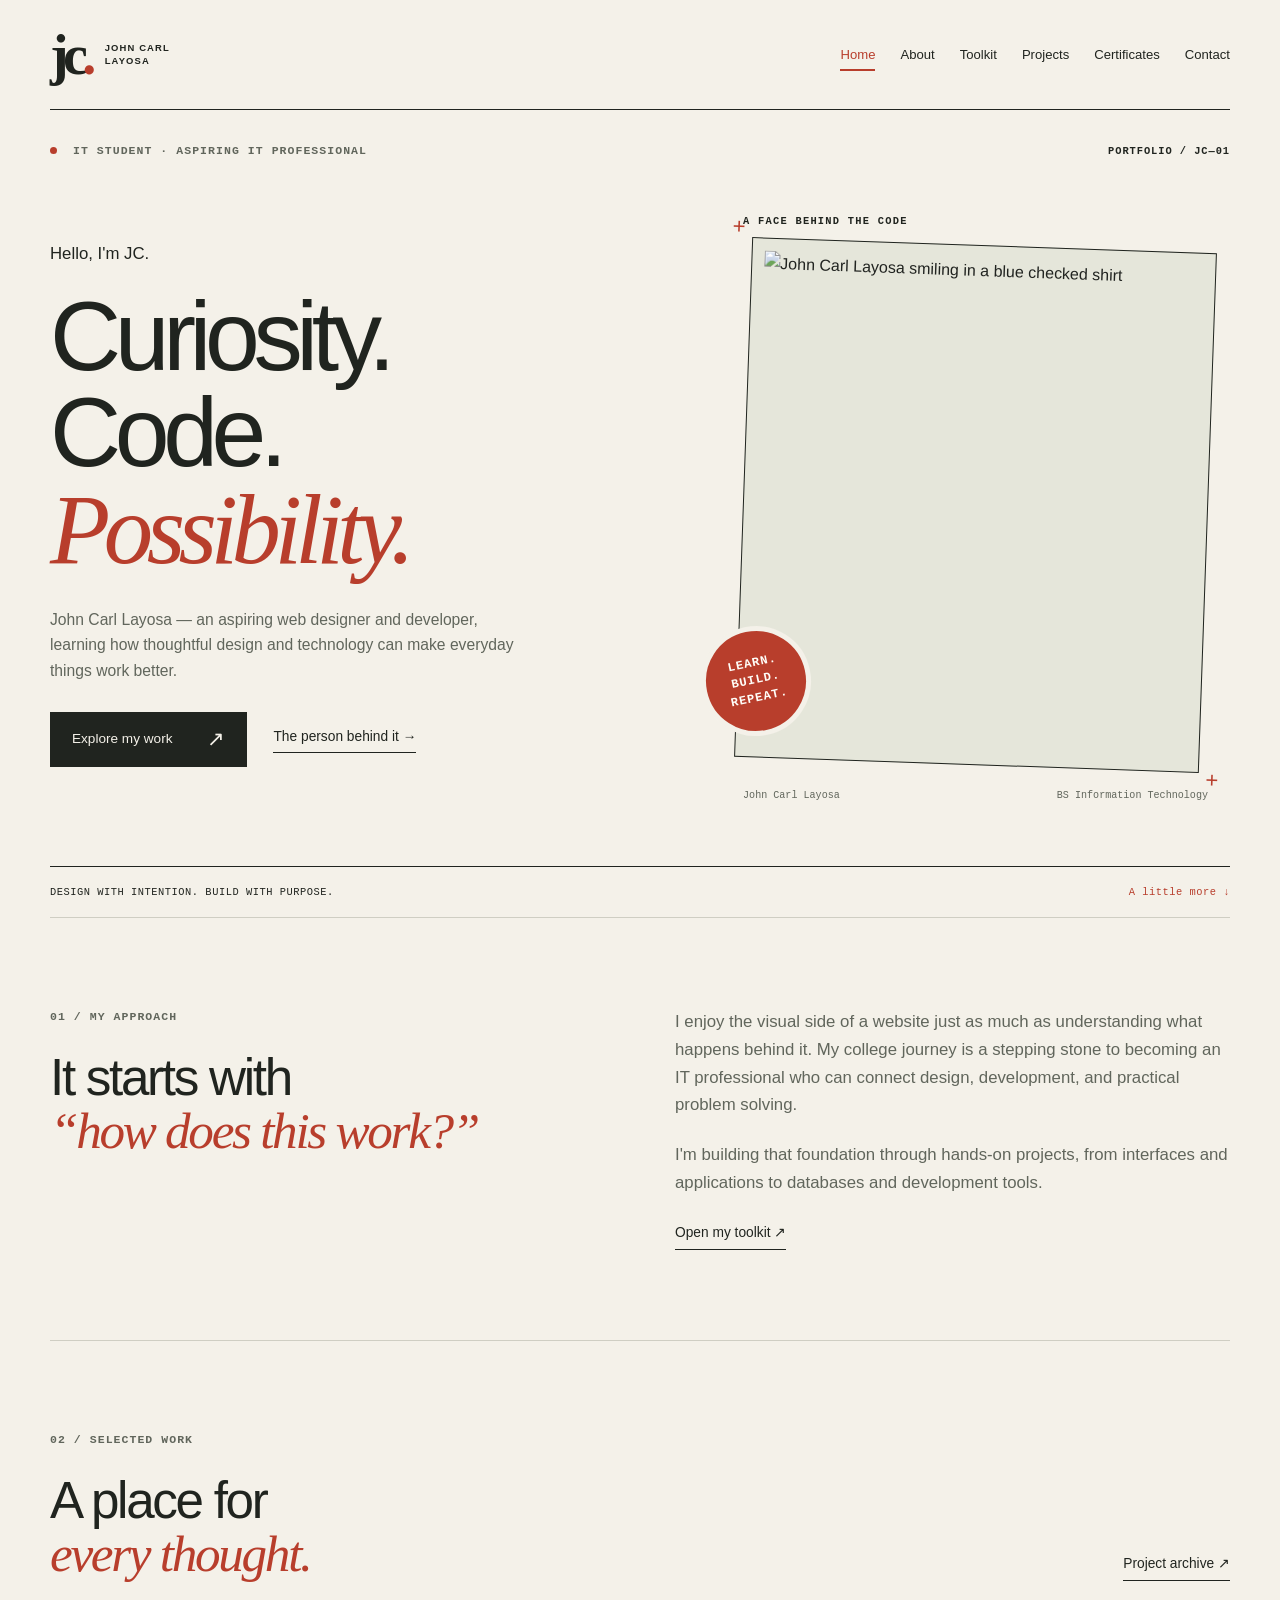
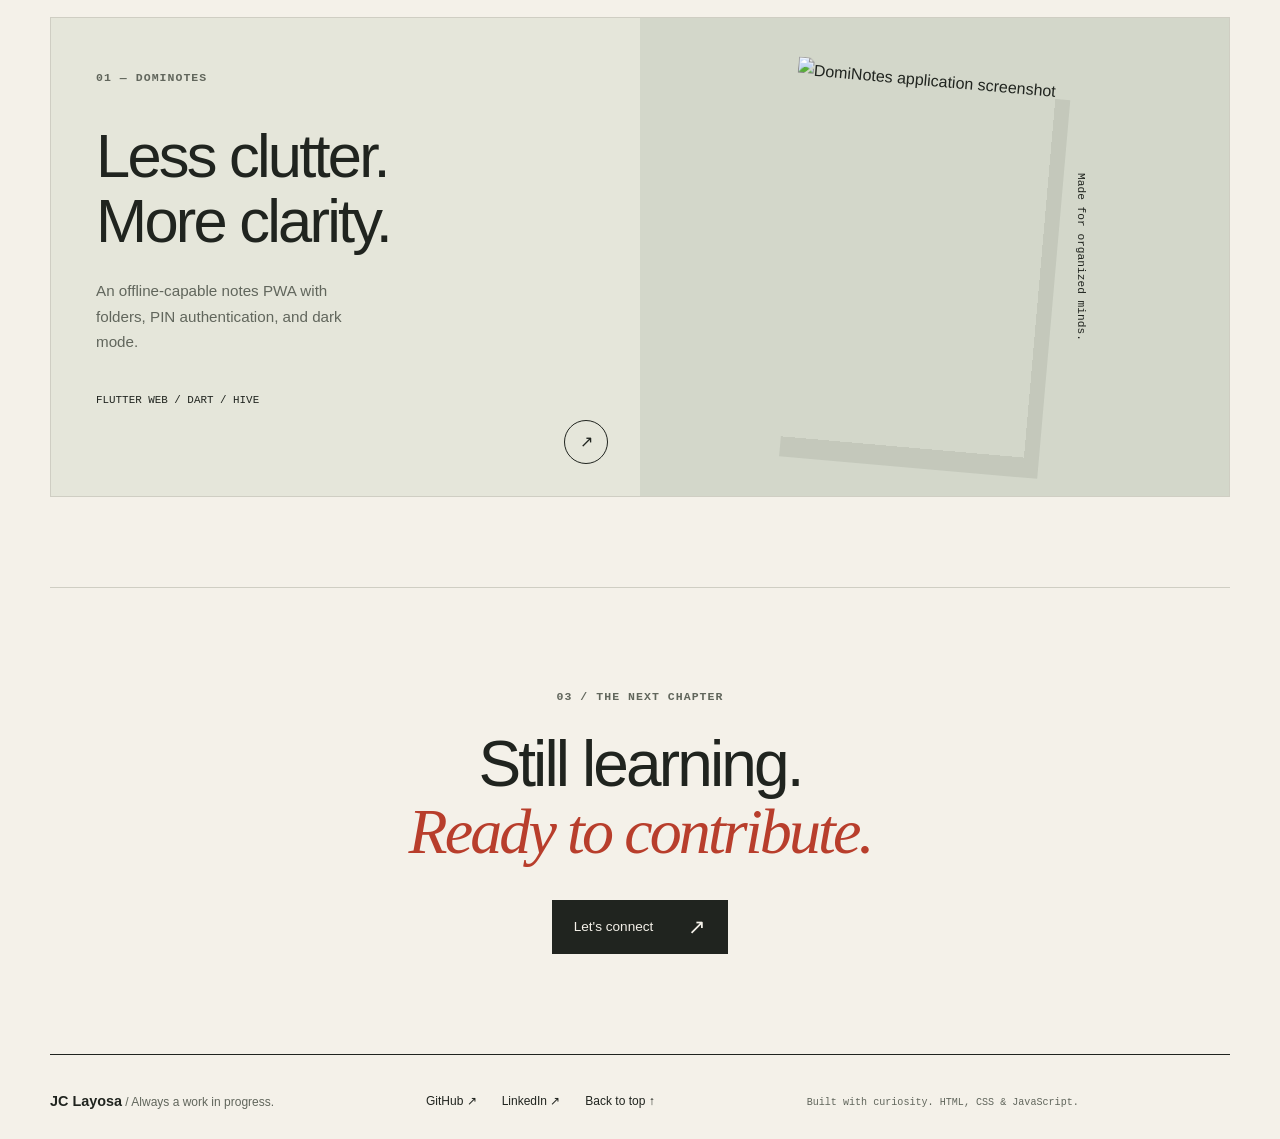
==== index.html @ 8863d378 "redesign portfolio and add dedicated projects and certificates pages" ====
<!DOCTYPE html>
<html lang="en">
<head>
  <meta charset="UTF-8">
  <meta name="viewport" content="width=device-width, initial-scale=1">
  <meta name="description" content="John Carl Layosa — IT student and aspiring web designer and developer. Explore my projects, skills, and achievements.">
  <meta name="theme-color" content="#f4f1e9">
  <title>Home | John Carl Layosa</title>
  <link rel="icon" href="favicon.svg" type="image/svg+xml">
  <link rel="stylesheet" href="style.css">
  <script src="scripts.js" defer></script>
</head>
<body>
  <a class="skip-link" href="#main">Skip to content</a>

  <header class="site-header">
    <a class="brand" href="index.html" aria-label="JC Layosa home">
      <span class="monogram">jc<span>.</span></span>
      <span>JOHN CARL<br>LAYOSA</span>
    </a>

    <button class="menu-toggle" aria-expanded="false" aria-controls="site-nav" hidden>
      Menu <span aria-hidden="true">+</span>
    </button>

    <nav id="site-nav" aria-label="Main navigation">
      <a href="index.html" aria-current="page">Home</a>
      <a href="about.html">About</a>
      <a href="tech-stack.html">Toolkit</a>
      <a href="projects.html">Projects</a>
      <a href="certificates.html">Certificates</a>
      <a href="contact.html">Contact</a>
    </nav>
  </header>

  <main id="main">
    <section class="hero">
      <div class="hero-top">
        <p class="eyebrow">
          <span class="status-dot"></span>
          IT STUDENT · ASPIRING IT PROFESSIONAL
        </p>
        <span class="folio">PORTFOLIO / JC—01</span>
      </div>

      <div class="hero-layout">
        <div class="hero-copy">
          <p class="hello">Hello, I'm JC.</p>
          <h1>Curiosity.<br>Code.<br><em>Possibility.</em></h1>

          <p class="hero-description">
            John Carl Layosa — an aspiring web designer and developer,
            learning how thoughtful design and technology can make everyday
            things work better.
          </p>

          <div class="actions">
            <a class="button" href="projects.html">
              Explore my work <span>↗</span>
            </a>
            <a class="text-link" href="about.html">
              The person behind it →
            </a>
          </div>
        </div>

        <figure class="portrait-composition">
          <span class="corner-label">A FACE BEHIND THE CODE</span>

          <div class="portrait-frame">
            <img
              src="pic.jpg"
              alt="John Carl Layosa smiling in a blue checked shirt"
              width="960"
              height="960"
              fetchpriority="high"
            >
          </div>

          <span class="portrait-stamp" aria-hidden="true">
            LEARN.<br>BUILD.<br>REPEAT.
          </span>

          <figcaption>
            <span>John Carl Layosa</span>
            <span>BS Information Technology</span>
          </figcaption>
        </figure>
      </div>

      <div class="hero-baseline">
        <span>DESIGN WITH INTENTION. BUILD WITH PURPOSE.</span>
        <a href="#field-notes">A little more ↓</a>
      </div>
    </section>

    <section id="field-notes" class="section split-section" data-reveal>
      <div>
        <p class="eyebrow">01 / MY APPROACH</p>
        <h2>It starts with<br><em>“how does this work?”</em></h2>
      </div>

      <div class="prose">
        <p>
          I enjoy the visual side of a website just as much as understanding
          what happens behind it. My college journey is a stepping stone to
          becoming an IT professional who can connect design, development,
          and practical problem solving.
        </p>

        <p>
          I'm building that foundation through hands-on projects, from
          interfaces and applications to databases and development tools.
        </p>

        <a class="text-link" href="tech-stack.html">Open my toolkit ↗</a>
      </div>
    </section>

    <section class="section" data-reveal>
      <div class="section-heading">
        <div>
          <p class="eyebrow">02 / SELECTED WORK</p>
          <h2>A place for<br><em>every thought.</em></h2>
        </div>
        <a class="text-link" href="projects.html">Project archive ↗</a>
      </div>

      <a class="featured-project" href="projects.html#dominotes">
        <div class="featured-notes">
          <span class="eyebrow">01 — DOMINOTES</span>
          <h3>Less clutter.<br>More clarity.</h3>

          <p>
            An offline-capable notes PWA with folders, PIN authentication,
            and dark mode.
          </p>

          <span class="project-tech">FLUTTER WEB / DART / HIVE</span>
          <span class="round-arrow" aria-hidden="true">↗</span>
        </div>

        <div class="featured-screen">
          <img
            src="DomiNotes2.jpg"
            alt="DomiNotes application screenshot"
            loading="lazy"
          >
          <span>Made for organized minds.</span>
        </div>
      </a>
    </section>

    <section class="section closing" data-reveal>
      <p class="eyebrow">03 / THE NEXT CHAPTER</p>
      <h2>Still learning.<br><em>Ready to contribute.</em></h2>
      <a class="button" href="contact.html">
        Let's connect <span>↗</span>
      </a>
    </section>
  </main>

  <footer class="site-footer">
    <a class="footer-sign" href="index.html">
      JC Layosa<span> / Always a work in progress.</span>
    </a>

    <div>
      <a href="https://github.com/john-carl-layosa" target="_blank" rel="noopener noreferrer">GitHub ↗</a>
      <a href="https://www.linkedin.com/in/layosa-j-408340358" target="_blank" rel="noopener noreferrer">LinkedIn ↗</a>
      <a href="#main">Back to top ↑</a>
    </div>

    <p>Built with curiosity. HTML, CSS &amp; JavaScript.</p>
  </footer>

  <dialog class="lightbox" aria-labelledby="preview-title">
    <div class="lightbox-top">
      <h2 id="preview-title">Image preview</h2>
      <button class="close-preview" autofocus>Close ×</button>
    </div>

    <div class="preview-stage">
      <img class="preview-image" src="pic.jpg" alt="">
    </div>

    <div class="preview-bottom">
      <button class="preview-prev" aria-label="Previous image">← Previous</button>
      <span class="preview-count" aria-live="polite"></span>
      <a class="preview-original" href="pic.jpg" target="_blank" rel="noopener noreferrer">Open original ↗</a>
      <button class="preview-next" aria-label="Next image">Next →</button>
    </div>
  </dialog>
</body>
</html>
---- style.css ----
/* =========================================================
   JC Layosa — Personal Working Notebook
   Tokens → Shared layout → Pages → Interactions → Responsive
   ========================================================= */

/* DESIGN TOKENS */

:root {
  --paper: #f4f1e9;
  --ink: #20241f;
  --muted: #61665c;
  --line: #cfcec3;
  --accent: #b83e2c;
  --soft: #e5e6da;
  --white: #fffdf8;
  --serif: Georgia, "Times New Roman", serif;
  --sans: "Segoe UI", Arial, sans-serif;
  --mono: "Courier New", monospace;
  --max: 1280px;
}

/* RESET AND BASE */

*,
*::before,
*::after {
  box-sizing: border-box;
}

html {
  scroll-behavior: smooth;
  scroll-padding-top: 100px;
}

body {
  margin: 0;
  background: var(--paper);
  color: var(--ink);
  font-family: var(--sans);
  font-size: 16px;
  line-height: 1.65;
  -webkit-font-smoothing: antialiased;
}

::selection {
  background: var(--accent);
  color: var(--white);
}

a {
  color: inherit;
  text-decoration: none;
}

button,
a,
summary {
  -webkit-tap-highlight-color: transparent;
}

button,
input {
  font: inherit;
}

button {
  color: inherit;
  cursor: pointer;
}

button:disabled {
  cursor: default;
}

img {
  display: block;
  max-width: 100%;
  height: auto;
}

figure,
p,
h1,
h2,
h3,
dl,
dd {
  margin: 0;
}

h1,
h2,
h3 {
  font-weight: 500;
  line-height: 1.05;
  letter-spacing: -0.045em;
}

h1 {
  font-size: clamp(3.2rem, 6.9vw, 6.7rem);
}

h2 {
  font-size: clamp(2.3rem, 4vw, 4rem);
}

h3 {
  font-size: clamp(1.8rem, 3vw, 3rem);
}

em {
  font-family: var(--serif);
  font-weight: 400;
  color: var(--accent);
}

p {
  max-width: 70ch;
}

button:focus-visible,
a:focus-visible,
summary:focus-visible {
  outline: 3px solid var(--accent);
  outline-offset: 5px;
}

[hidden] {
  display: none !important;
}

.muted {
  color: var(--muted);
}

.eyebrow,
.small-label,
.folio {
  font-family: var(--mono);
  font-size: 0.72rem;
  letter-spacing: 0.09em;
  line-height: 1.6;
  font-weight: 700;
}

.eyebrow {
  color: var(--muted);
}

.small-label {
  font-size: 0.67rem;
}

/* SHARED HEADER AND NAVIGATION */

.site-header,
main,
.site-footer {
  width: min(calc(100% - 100px), var(--max));
  margin-inline: auto;
}

.site-header {
  min-height: 110px;
  display: flex;
  align-items: center;
  justify-content: space-between;
  gap: 28px;
  border-bottom: 1px solid var(--ink);
  position: relative;
  z-index: 10;
}

.brand {
  display: flex;
  align-items: center;
  gap: 14px;
  flex-shrink: 0;
}

.brand > span:last-child {
  font-size: 0.59rem;
  font-weight: 700;
  line-height: 1.35;
  letter-spacing: 0.12em;
}

.monogram {
  font-family: var(--serif);
  font-size: 3.5rem;
  font-weight: bold;
  line-height: 1;
  letter-spacing: -0.1em;
}

.monogram span {
  color: var(--accent);
}

nav {
  display: flex;
  gap: 25px;
  align-items: center;
}

nav a {
  font-size: 0.82rem;
  position: relative;
  padding: 12px 0;
}

nav a::after {
  content: "";
  position: absolute;
  bottom: 6px;
  left: 0;
  width: 100%;
  height: 2px;
  background: var(--accent);
  transform: scaleX(0);
  transform-origin: left;
  transition: transform 0.22s;
}

nav a:hover::after,
nav a[aria-current]::after {
  transform: scaleX(1);
}

nav a[aria-current] {
  color: var(--accent);
}

.menu-toggle {
  display: none;
  border: 1px solid var(--ink);
  background: transparent;
  padding: 7px 13px;
}

.skip-link {
  position: fixed;
  top: -100px;
  left: 24px;
  background: var(--ink);
  color: white;
  padding: 10px;
  z-index: 50;
}

.skip-link:focus {
  top: 15px;
}

.skip-link:not(:focus) {
  clip-path: inset(50%);
  width: 1px;
  height: 1px;
  overflow: hidden;
  white-space: nowrap;
  padding: 0;
}

/* SHARED SECTIONS AND BUTTONS */

.section {
  padding: 90px 0;
  border-top: 1px solid var(--line);
}

.section .eyebrow {
  margin-bottom: 24px;
}

.split-section {
  display: grid;
  grid-template-columns: 1fr 1fr;
  gap: 70px;
}

.prose p + p {
  margin-top: 22px;
}

.prose p {
  color: var(--muted);
  font-size: 1.05rem;
}

.prose .text-link {
  display: inline-block;
  margin-top: 26px;
}

.actions {
  display: flex;
  gap: 26px;
  align-items: center;
  flex-wrap: wrap;
}

.button {
  background: var(--ink);
  color: var(--paper);
  display: inline-flex;
  gap: 35px;
  align-items: center;
  justify-content: space-between;
  padding: 15px 21px;
  font-size: 0.85rem;
  border: 1px solid var(--ink);
  transition: background 0.2s, transform 0.2s;
}

.button:hover {
  background: var(--accent);
  border-color: var(--accent);
  transform: translateY(-3px);
}

.button span {
  font-size: 1.3rem;
  line-height: 1;
}

.text-link {
  font-size: 0.86rem;
  border-bottom: 1px solid var(--ink);
  padding-bottom: 4px;
  transition: color 0.2s;
}

.text-link:hover {
  color: var(--accent);
  border-color: var(--accent);
}

/* HOME HERO */

.hero {
  padding: 32px 0 0;
}

.hero-top,
.hero-baseline {
  display: flex;
  justify-content: space-between;
  gap: 20px;
  align-items: center;
}

.status-dot {
  display: inline-block;
  width: 7px;
  height: 7px;
  background: var(--accent);
  border-radius: 50%;
  margin-right: 8px;
}

.folio {
  font-size: 0.65rem;
}

.hero-layout {
  display: grid;
  grid-template-columns: 1.3fr 1fr;
  gap: 60px;
  padding: 45px 0 65px;
  align-items: center;
}

.hello {
  font-size: 1.05rem;
  margin-bottom: 20px;
}

.hero h1 {
  font-size: clamp(4rem, 7.7vw, 7.5rem);
  line-height: 0.98;
  letter-spacing: -0.065em;
}

.hero-description {
  max-width: 480px;
  font-size: 0.98rem;
  color: var(--muted);
  margin: 28px 0;
}

.portrait-composition {
  position: relative;
  padding: 30px 22px 0 0;
  margin-top: 10px;
}

.corner-label {
  position: absolute;
  top: 0;
  left: 0;
  font: 700 0.65rem var(--mono);
  letter-spacing: 0.12em;
}

.portrait-frame {
  position: relative;
  background: var(--soft);
  border: 1px solid var(--ink);
  padding: 12px;
  transform: rotate(2deg);
  transition: transform 0.5s;
}

.portrait-frame img {
  width: 100%;
  aspect-ratio: 4 / 4.5;
  object-fit: cover;
  filter: saturate(0.65);
}

.portrait-composition:hover .portrait-frame {
  transform: rotate(0);
}

.portrait-frame::before,
.portrait-frame::after {
  content: "+";
  position: absolute;
  font: 22px var(--mono);
  color: var(--accent);
  z-index: 1;
}

.portrait-frame::before {
  left: -21px;
  top: -22px;
}

.portrait-frame::after {
  right: -21px;
  bottom: -22px;
}

.portrait-stamp {
  position: absolute;
  bottom: 65px;
  left: -42px;
  width: 110px;
  height: 110px;
  display: grid;
  place-content: center;
  background: var(--accent);
  color: var(--white);
  border-radius: 50%;
  font: 700 0.76rem / 1.4 var(--mono);
  letter-spacing: 0.08em;
  transform: rotate(-12deg);
  text-align: center;
  border: 5px solid var(--paper);
}

.portrait-composition figcaption {
  display: flex;
  justify-content: space-between;
  gap: 15px;
  margin-top: 25px;
  font: 0.63rem var(--mono);
  color: var(--muted);
}

.hero-baseline {
  border-top: 1px solid var(--ink);
  padding: 19px 0;
  font: 0.65rem var(--mono);
  letter-spacing: 0.05em;
}

.hero-baseline a {
  color: var(--accent);
}

/* HOME FEATURED PROJECT */

.section-heading {
  display: flex;
  align-items: end;
  justify-content: space-between;
  gap: 30px;
  margin-bottom: 36px;
}

.featured-project {
  display: grid;
  grid-template-columns: 1fr 1fr;
  background: var(--soft);
  min-height: 480px;
  overflow: hidden;
  border: 1px solid var(--line);
}

.featured-notes {
  padding: 45px;
  position: relative;
}

.featured-notes h3 {
  font-size: clamp(2.7rem, 4.8vw, 4.7rem);
  margin: 35px 0 25px;
}

.featured-notes p {
  max-width: 32ch;
  color: var(--muted);
  font-size: 0.95rem;
}

.project-tech {
  display: block;
  font: 0.68rem var(--mono);
  margin-top: 40px;
}

.round-arrow {
  position: absolute;
  right: 32px;
  bottom: 32px;
  display: grid;
  place-items: center;
  width: 44px;
  height: 44px;
  border: 1px solid var(--ink);
  border-radius: 50%;
  transition: background 0.2s, color 0.2s, transform 0.3s;
}

.featured-project:hover .round-arrow {
  background: var(--ink);
  color: var(--paper);
  transform: rotate(45deg);
}

.featured-screen {
  display: flex;
  align-items: center;
  justify-content: center;
  gap: 35px;
  background: #d3d7ca;
  padding: 36px;
  position: relative;
}

.featured-screen img {
  height: 380px;
  width: auto;
  max-width: 65%;
  object-fit: contain;
  transform: rotate(5deg);
  box-shadow: 15px 20px 0 #20241f15;
  transition: transform 0.5s;
}

.featured-project:hover .featured-screen img {
  transform: rotate(0);
}

.featured-screen > span {
  writing-mode: vertical-rl;
  font: 0.7rem var(--mono);
}

.closing {
  text-align: center;
  padding: 100px 0;
}

.closing .eyebrow {
  margin-inline: auto;
}

.closing h2 {
  font-size: clamp(2.8rem, 5vw, 5rem);
  margin-bottom: 35px;
}

/* PAGE INTRODUCTIONS */

.page-intro {
  padding: 65px 0 70px;
}

.page-intro h1 {
  margin-top: 24px;
}

.intro-copy {
  margin-top: 30px;
  max-width: 590px;
  color: var(--muted);
  font-size: 1.05rem;
}

/* ABOUT PAGE */

.about-layout {
  display: grid;
  grid-template-columns: 0.8fr 1.2fr;
  gap: 85px;
  align-items: start;
}

.about-photo {
  background: var(--soft);
  padding: 15px;
}

.about-photo img {
  aspect-ratio: 3 / 4;
  object-fit: cover;
  width: 100%;
}

.about-photo figcaption {
  font: 0.68rem var(--mono);
  padding: 15px 5px 0;
}

.about-story h2 {
  margin-bottom: 32px;
}

.education-row {
  display: flex;
  align-items: center;
  gap: 35px;
}

.education-row h2 {
  font-size: clamp(1.8rem, 3vw, 3rem);
  margin-bottom: 12px;
}

.education-row > .small-label {
  margin-left: auto;
  max-width: 180px;
  line-height: 2;
}

.big-number {
  font: italic 6rem / 1 var(--serif);
  letter-spacing: -0.08em;
  color: var(--accent);
}

.principles > div {
  position: relative;
  padding: 0 0 24px 45px;
  margin-bottom: 24px;
  border-bottom: 1px solid var(--line);
}

.principles span {
  position: absolute;
  left: 0;
  top: 4px;
  font: 0.75rem var(--mono);
  color: var(--accent);
}

.principles h3 {
  font-size: 1.5rem;
  margin-bottom: 12px;
}

.principles p {
  color: var(--muted);
}

/* TOOLKIT PAGE */

.toolkit-section {
  display: grid;
  grid-template-columns: 1fr 1.2fr;
  gap: 80px;
}

.toolkit-section h2 {
  font-size: 2.6rem;
  margin-bottom: 20px;
}

.toolkit-section > div {
  position: sticky;
  top: 35px;
  align-self: start;
}

.tool-list {
  list-style: none;
  margin: 0;
  padding: 0;
}

.tool-list li {
  display: flex;
  align-items: center;
  gap: 22px;
  border-bottom: 1px solid var(--line);
  padding: 17px 8px;
  transition: padding 0.25s, background 0.25s;
}

.tool-list li:hover {
  padding-left: 20px;
  background: var(--soft);
}

.tool-list li > span:last-child {
  margin-left: auto;
  color: var(--accent);
}

.tool-list img {
  width: 50px;
  height: 50px;
  object-fit: cover;
  border: 1px solid var(--line);
}

/* FILTER TOOLBARS */

.filter-toolbar {
  display: flex;
  align-items: center;
  gap: 22px;
  flex-wrap: wrap;
  border-top: 1px solid var(--ink);
  border-bottom: 1px solid var(--line);
  padding: 20px 0;
  margin-bottom: 50px;
}

.filter-buttons {
  display: flex;
  flex-wrap: wrap;
  gap: 8px;
}

.filter-buttons button {
  font-size: 0.78rem;
  background: transparent;
  border: 1px solid var(--line);
  padding: 8px 16px;
  border-radius: 30px;
  transition: background 0.2s, color 0.2s;
}

.filter-buttons button:hover {
  border-color: var(--ink);
}

.filter-buttons button[aria-pressed="true"] {
  background: var(--ink);
  color: var(--paper);
  border-color: var(--ink);
}

.result-count {
  margin-left: auto;
  font: 0.72rem var(--mono);
  color: var(--muted);
}

/* PROJECTS PAGE */

.project-case {
  padding-bottom: 60px;
}

.project-case-heading {
  display: flex;
  align-items: center;
  gap: 30px;
  margin-bottom: 45px;
}

.project-case-heading h2 {
  font-size: clamp(2.8rem, 5vw, 5rem);
  margin-top: 8px;
}

.project-case-heading .button {
  margin-left: auto;
}

.title-period {
  color: var(--accent);
}

.project-body {
  display: grid;
  grid-template-columns: 1fr 1fr;
  gap: 70px;
}

.project-description {
  padding: 25px 0;
}

.project-description h3 {
  font-size: 2.6rem;
  margin-bottom: 25px;
}

.project-description > p {
  color: var(--muted);
}

.project-facts {
  margin: 32px 0;
}

.project-facts > div {
  border-top: 1px solid var(--line);
  padding: 15px 0;
}

.project-facts dt {
  font: 700 0.65rem var(--mono);
  letter-spacing: 0.09em;
  color: var(--accent);
  margin-bottom: 9px;
}

.project-facts dd {
  font-size: 0.9rem;
}

.carousel {
  background: var(--soft);
  border: 1px solid var(--line);
  display: flex;
  flex-direction: column;
  align-items: center;
  padding: 30px 35px 20px;
}

.carousel-preview {
  display: block;
}

.carousel-preview img {
  height: 430px;
  max-width: 100%;
  width: auto;
  object-fit: contain;
  box-shadow: 8px 10px 22px #20241f14;
}

.carousel-controls {
  display: flex;
  align-items: center;
  gap: 35px;
  margin-top: 20px;
}

.carousel-controls button {
  width: 44px;
  height: 40px;
  background: transparent;
  border: 1px solid var(--ink);
  transition: background 0.2s, color 0.2s;
}

.carousel-controls button:hover {
  background: var(--ink);
  color: white;
}

.carousel-controls span {
  font: 0.75rem var(--mono);
}

.carousel-caption {
  font: 0.62rem var(--mono);
  color: var(--muted);
  margin-top: 14px;
}

.screen-details {
  margin-top: 35px;
  border-top: 1px solid var(--line);
  border-bottom: 1px solid var(--line);
}

summary {
  cursor: pointer;
  padding: 18px 0;
  font-size: 0.9rem;
}

summary span {
  float: right;
  color: var(--accent);
}

.screenshot-strip {
  display: grid;
  grid-template-columns: repeat(5, 1fr);
  gap: 18px;
  padding: 15px 0 30px;
}

.screenshot-thumb {
  background: var(--soft);
  padding: 10px;
}

.screenshot-thumb img {
  width: 100%;
  height: 230px;
  object-fit: contain;
}

.screenshot-thumb span {
  display: block;
  font: 0.65rem var(--mono);
  margin-top: 10px;
  color: var(--accent);
}

.empty-state {
  padding: 60px 0;
}

/* CERTIFICATES PAGE */

.certificate-gallery {
  display: grid;
  grid-template-columns: 1fr 1fr;
  gap: 65px 50px;
  padding-bottom: 90px;
}

.certificate-entry:nth-child(even) {
  padding-top: 70px;
}

.certificate-meta {
  display: flex;
  justify-content: space-between;
  margin-bottom: 14px;
  gap: 10px;
}

.certificate-meta > span:last-child {
  font: 0.67rem var(--mono);
  color: var(--muted);
}

.certificate-image {
  display: block;
  padding: 22px;
  background: var(--soft);
  position: relative;
  border: 1px solid var(--line);
  overflow: hidden;
}

.certificate-image img {
  width: 100%;
  aspect-ratio: 1.3;
  object-fit: contain;
  transition: transform 0.4s;
}

.certificate-image:hover img {
  transform: scale(1.025);
}

.preview-tag {
  position: absolute;
  bottom: 12px;
  right: 12px;
  font: 0.65rem var(--mono);
  background: var(--ink);
  color: var(--white);
  padding: 9px 13px;
  transition: background 0.2s;
}

.certificate-image:hover .preview-tag {
  background: var(--accent);
}

.certificate-caption {
  padding-top: 22px;
  display: flex;
  justify-content: space-between;
  gap: 15px;
}

.certificate-caption h2 {
  font-size: 1.7rem;
  margin: 9px 0;
}

.certificate-caption p:not(.small-label) {
  font-size: 0.83rem;
  color: var(--muted);
}

.certificate-caption time {
  font: 0.65rem var(--mono);
  max-width: 90px;
  text-align: right;
  padding-top: 5px;
}

/* CONTACT AND EXPERIENCE */

.contact-section,
.experience-links {
  border-top: 1px solid var(--ink);
  padding: 28px 0 50px;
}

.contact-section > .eyebrow {
  margin-bottom: 25px;
}

.contact-row {
  display: grid;
  grid-template-columns: 1fr 2fr auto;
  gap: 20px;
  align-items: center;
  border-bottom: 1px solid var(--line);
  padding: 33px 0;
  transition: padding 0.3s, color 0.3s;
}

.contact-row > span:first-child {
  font: 0.7rem var(--mono);
  color: var(--muted);
}

.contact-row h2 {
  font-size: clamp(2.3rem, 4.5vw, 4.5rem);
}

.contact-arrow {
  font-size: 2.8rem;
  color: var(--accent);
  transition: transform 0.3s;
}

.contact-row:hover {
  color: var(--accent);
  padding-inline: 16px;
}

.contact-row:hover .contact-arrow {
  transform: translate(3px, -3px);
}

.contact-note {
  padding: 65px 0;
}

.handwritten {
  font: italic clamp(1.6rem, 3vw, 2.7rem) var(--serif);
  color: var(--accent);
}

.contact-note p {
  margin-top: 20px;
  font-size: 0.8rem;
}

/* FOOTER */

.site-footer {
  border-top: 1px solid var(--ink);
  padding: 35px 0 25px;
  display: flex;
  align-items: center;
  justify-content: space-between;
  gap: 25px;
  flex-wrap: wrap;
}

.footer-sign {
  font-weight: 600;
  font-size: 0.9rem;
}

.footer-sign span {
  font-weight: 400;
  color: var(--muted);
  font-size: 0.75rem;
}

.site-footer > div {
  display: flex;
  gap: 25px;
  font-size: 0.75rem;
}

.site-footer > p {
  width: 100%;
  font: 0.63rem var(--mono);
  color: var(--muted);
}

.site-footer a:hover {
  color: var(--accent);
}

/* SCROLL REVEALS */

@media (prefers-reduced-motion: no-preference) {
  .reveal-ready {
    opacity: 0;
    transform: translateY(20px);
    transition: opacity 0.65s, transform 0.65s;
  }

  .reveal-ready.is-visible {
    opacity: 1;
    transform: none;
  }
}

/* IMAGE PREVIEW DIALOG */

.lightbox {
  border: 1px solid var(--line);
  padding: 0;
  background: var(--paper);
  color: var(--ink);
  width: min(1100px, 94vw);
  max-width: 94vw;
  max-height: 94dvh;
}

.lightbox[open] {
  display: flex;
  flex-direction: column;
}

.lightbox::backdrop {
  background: #151a17e8;
  backdrop-filter: blur(5px);
}

.lightbox-top,
.preview-bottom {
  display: flex;
  align-items: center;
  justify-content: space-between;
  gap: 15px;
  padding: 15px 22px;
  flex-shrink: 0;
}

.lightbox-top h2 {
  font-size: 1rem;
  letter-spacing: 0;
  line-height: 1.4;
}

.lightbox button {
  border: 1px solid var(--line);
  background: transparent;
  padding: 8px 12px;
  font-size: 0.78rem;
}

.lightbox button:hover {
  background: var(--ink);
  color: var(--paper);
}

.preview-stage {
  min-height: 0;
  overflow: auto;
  padding: 12px 22px;
  background: #dedfd5;
  display: grid;
  place-items: center;
}

.preview-image {
  object-fit: contain;
  max-height: 68dvh;
  width: auto;
  max-width: 100%;
}

.preview-bottom {
  font: 0.72rem var(--mono);
  flex-wrap: wrap;
}

.preview-original {
  border-bottom: 1px solid var(--ink);
}

body.modal-open {
  overflow: hidden;
}

/* LARGE DESKTOP */

@media (min-width: 1500px) {
  .hero-layout {
    padding-block: 65px 85px;
  }
}

/* TABLET AND SMALL DESKTOP */

@media (max-width: 1000px) {
  .site-header,
  main,
  .site-footer {
    width: calc(100% - 64px);
  }

  nav {
    gap: 17px;
  }

  .brand > span:last-child {
    display: none;
  }

  .hero-layout {
    gap: 45px;
  }

  .portrait-stamp {
    left: -25px;
    width: 90px;
    height: 90px;
    font-size: 0.64rem;
  }

  .hero h1 {
    font-size: clamp(3.6rem, 8vw, 6rem);
  }

  .hero-description {
    font-size: 0.9rem;
  }

  .split-section,
  .project-body {
    gap: 40px;
  }

  .about-layout {
    gap: 45px;
  }

  .toolkit-section {
    gap: 45px;
  }

  .featured-notes {
    padding: 32px;
  }

  .featured-screen {
    padding: 25px;
  }

  .featured-screen img {
    height: 330px;
  }

  .certificate-gallery {
    gap: 45px 30px;
  }

  .certificate-caption {
    display: block;
  }

  .certificate-caption time {
    display: none;
  }

  .contact-row {
    grid-template-columns: 1fr 1.5fr auto;
  }
}

/* MOBILE */

@media (max-width: 720px) {
  .site-header,
  main,
  .site-footer {
    width: calc(100% - 40px);
  }

  .site-header {
    min-height: 83px;
    flex-wrap: wrap;
    gap: 0;
  }

  .brand > span:last-child {
    display: block;
  }

  .monogram {
    font-size: 2.8rem;
  }

  .menu-toggle:not([hidden]) {
    display: block;
  }

  nav {
    width: 100%;
    gap: 0;
    display: grid;
    grid-template-columns: repeat(3, 1fr);
    padding: 12px 0 18px;
  }

  nav a {
    padding: 9px 0;
    font-size: 0.85rem;
  }

  nav a::after {
    width: fit-content;
    min-width: 22px;
  }

  .nav-enhanced nav {
    display: none;
  }

  .nav-enhanced nav.is-open {
    display: grid;
  }

  .menu-toggle[aria-expanded="true"] span {
    display: inline-block;
    transform: rotate(45deg);
  }

  .hero-top {
    align-items: start;
  }

  .hero-top .eyebrow {
    font-size: 0.58rem;
    max-width: 230px;
  }

  .folio {
    font-size: 0.55rem;
    text-align: right;
    max-width: 100px;
  }

  .hero {
    padding-top: 22px;
  }

  .hero-layout {
    grid-template-columns: 1fr;
    gap: 35px;
    padding: 30px 0 35px;
  }

  .hero h1 {
    font-size: clamp(3.8rem, 14vw, 6rem);
  }

  .hero-description {
    font-size: 0.98rem;
    max-width: 45ch;
  }

  .actions {
    gap: 20px;
  }

  .portrait-composition {
    width: 83%;
    max-width: 410px;
    margin: 5px auto 0;
    padding-right: 10px;
  }

  .portrait-frame img {
    aspect-ratio: 1.1;
  }

  .portrait-stamp {
    left: -30px;
    bottom: 47px;
  }

  .portrait-composition figcaption {
    font-size: 0.57rem;
  }

  .hero-baseline {
    font-size: 0.54rem;
  }

  .hero-baseline > span {
    max-width: 210px;
  }

  .section {
    padding: 55px 0;
  }

  .split-section,
  .about-layout,
  .toolkit-section,
  .project-body {
    grid-template-columns: 1fr;
    gap: 35px;
  }

  .section h2 {
    font-size: 2.5rem;
  }

  .section .eyebrow {
    margin-bottom: 18px;
  }

  .prose p {
    font-size: 1rem;
  }

  .section-heading {
    align-items: start;
  }

  .section-heading > .text-link {
    font-size: 0.73rem;
    margin-top: 5px;
    flex-shrink: 0;
  }

  .featured-project {
    grid-template-columns: 1fr;
  }

  .featured-notes {
    padding: 28px;
  }

  .featured-notes h3 {
    font-size: 3rem;
    margin-top: 25px;
  }

  .featured-notes p {
    max-width: 35ch;
  }

  .featured-screen {
    min-height: 340px;
  }

  .featured-screen img {
    height: 290px;
    max-width: 70%;
  }

  .featured-screen > span {
    font-size: 0.65rem;
  }

  .closing h2 {
    font-size: 2.9rem;
  }

  .page-intro {
    padding: 45px 0;
  }

  .page-intro h1 {
    font-size: clamp(2.8rem, 9.5vw, 4.5rem);
  }

  .intro-copy {
    font-size: 0.98rem;
  }

  .about-photo {
    max-width: 380px;
  }

  .about-photo img {
    aspect-ratio: 4 / 4.5;
  }

  .education-row {
    gap: 20px;
    align-items: start;
    flex-wrap: wrap;
  }

  .education-row .big-number {
    font-size: 4rem;
  }

  .education-row > div {
    flex: 1;
    min-width: 200px;
  }

  .education-row h2 {
    font-size: 1.7rem;
  }

  .education-row > .small-label {
    max-width: none;
    margin-left: 0;
    width: 100%;
  }

  .toolkit-section > div {
    position: static;
  }

  .toolkit-section h2 {
    font-size: 2.4rem;
  }

  .tool-list li {
    padding-block: 13px;
  }

  .tool-list img {
    width: 44px;
    height: 44px;
  }

  .filter-toolbar {
    gap: 14px;
    margin-bottom: 30px;
  }

  .filter-toolbar > .eyebrow {
    width: 100%;
  }

  .result-count {
    margin-left: 0;
  }

  .filter-buttons {
    gap: 6px;
  }

  .filter-buttons button {
    font-size: 0.72rem;
    padding: 7px 12px;
  }

  .project-case-heading {
    gap: 20px;
    flex-wrap: wrap;
    margin-bottom: 25px;
  }

  .project-case-heading .big-number {
    font-size: 4rem;
  }

  .project-case-heading h2 {
    font-size: 3rem;
  }

  .project-case-heading .eyebrow {
    font-size: 0.57rem;
  }

  .project-case-heading .button {
    margin-left: 0;
  }

  .project-body {
    gap: 25px;
  }

  .project-description {
    padding: 0;
  }

  .project-description h3 {
    font-size: 2.3rem;
  }

  .carousel {
    padding: 24px;
  }

  .carousel-preview img {
    height: 380px;
  }

  .screenshot-strip {
    grid-template-columns: repeat(2, 1fr);
    gap: 12px;
  }

  .screenshot-thumb img {
    height: 210px;
  }

  .certificate-gallery {
    grid-template-columns: 1fr;
    gap: 38px;
    padding-bottom: 50px;
  }

  .certificate-entry:nth-child(even) {
    padding-top: 0;
  }

  .certificate-image {
    padding: 16px;
  }

  .certificate-caption h2 {
    font-size: 1.6rem;
  }

  .certificate-meta > span:last-child {
    font-size: 0.6rem;
  }

  .contact-row {
    grid-template-columns: 1fr auto;
    gap: 10px;
    padding: 25px 0;
  }

  .contact-row > span:first-child {
    grid-column: 1 / -1;
    font-size: 0.62rem;
  }

  .contact-row h2 {
    font-size: 2.8rem;
  }

  .contact-arrow {
    font-size: 2.3rem;
  }

  .site-footer {
    padding: 28px 0;
    gap: 20px;
  }

  .footer-sign span {
    display: block;
    margin-top: 5px;
  }

  .site-footer > div {
    gap: 20px;
    font-size: 0.7rem;
  }

  .lightbox-top,
  .preview-bottom {
    padding: 12px;
  }

  .lightbox-top h2 {
    font-size: 0.78rem;
  }

  .lightbox-top button {
    flex-shrink: 0;
  }

  .preview-stage {
    padding: 8px;
  }

  .preview-bottom {
    gap: 10px;
    font-size: 0.62rem;
  }

  .lightbox button {
    font-size: 0.68rem;
    padding: 8px;
  }

  .preview-count {
    order: 4;
    width: 100%;
    text-align: center;
  }
}

/* NATIVE CROSS-PAGE TRANSITIONS */

@view-transition {
  navigation: auto;
}

::view-transition-old(root),
::view-transition-new(root) {
  animation-duration: 180ms;
}

/* ACCESSIBILITY: REDUCED MOTION */

@media (prefers-reduced-motion: reduce) {
  html {
    scroll-behavior: auto;
  }

  *,
  *::before,
  *::after {
    animation: none !important;
    transition: none !important;
  }

  .reveal-ready {
    opacity: 1;
    transform: none;
  }

  ::view-transition-old(root),
  ::view-transition-new(root) {
    animation: none;
  }
}
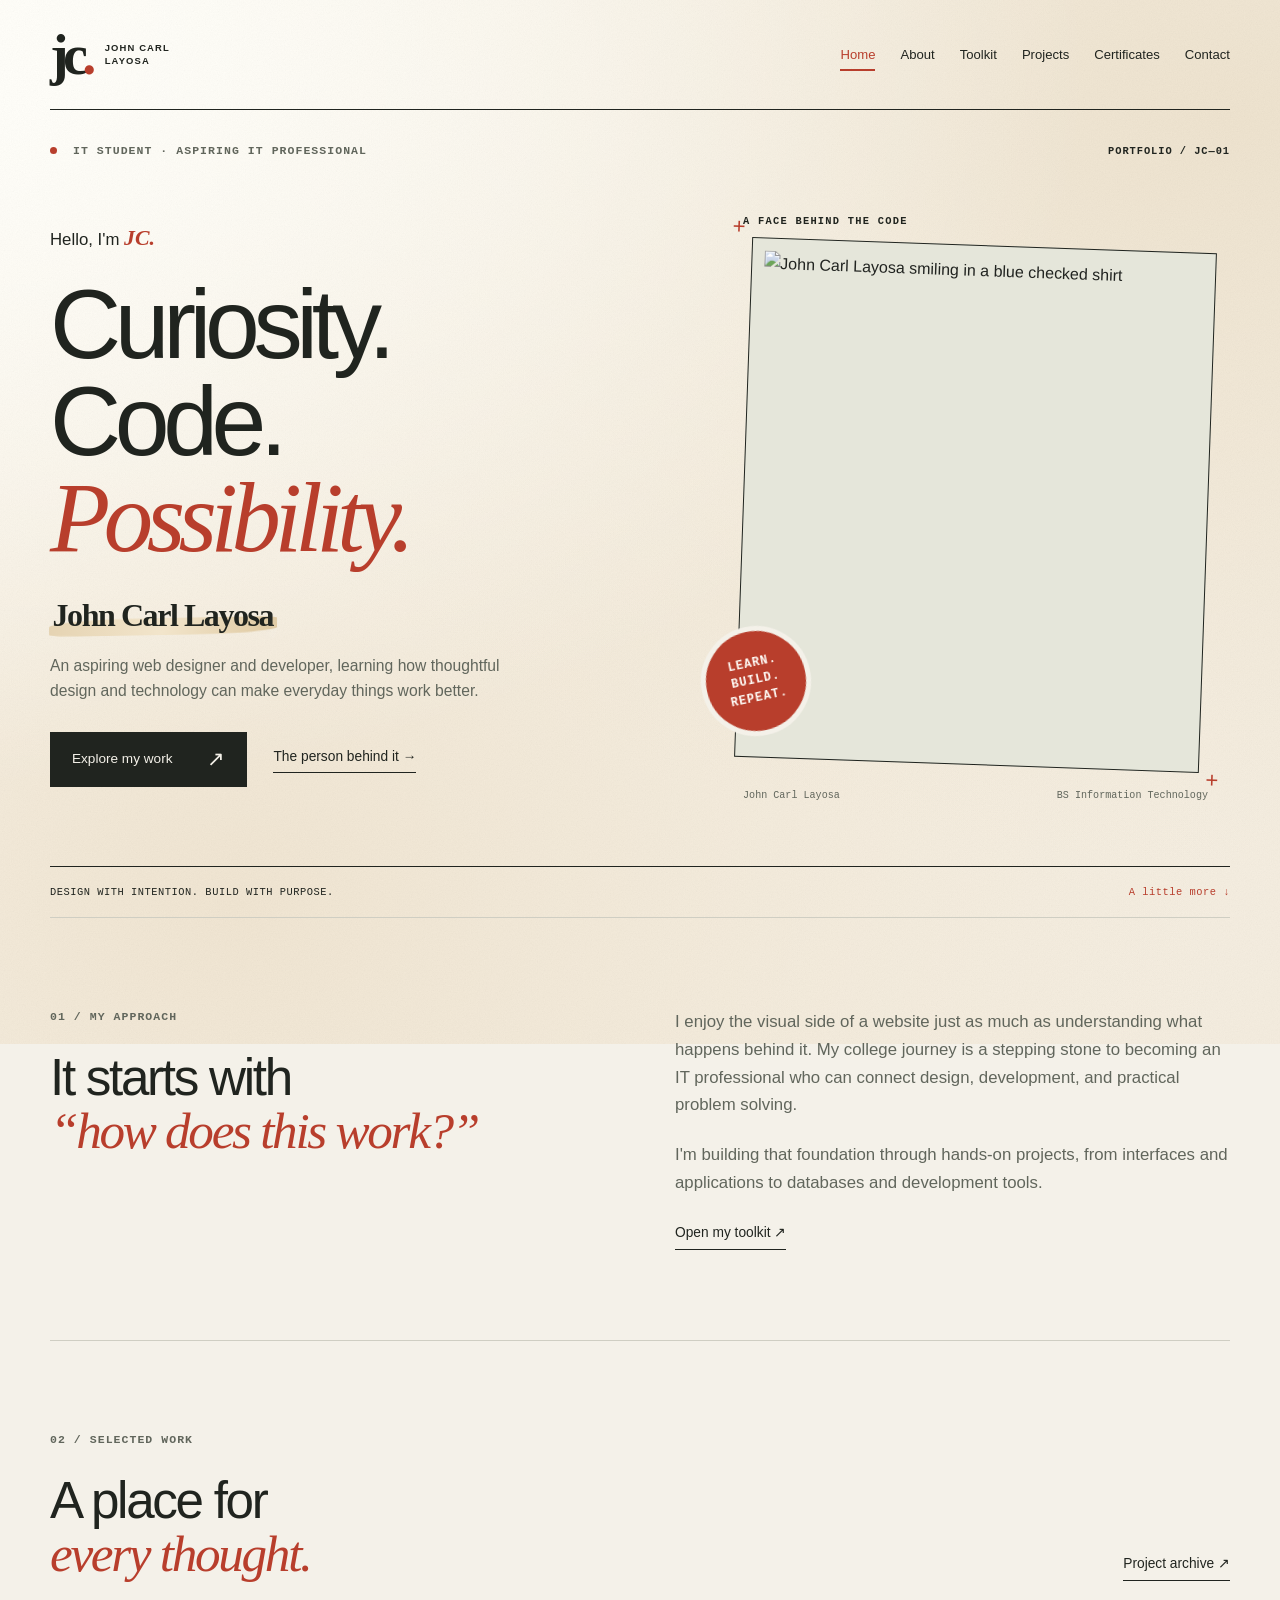
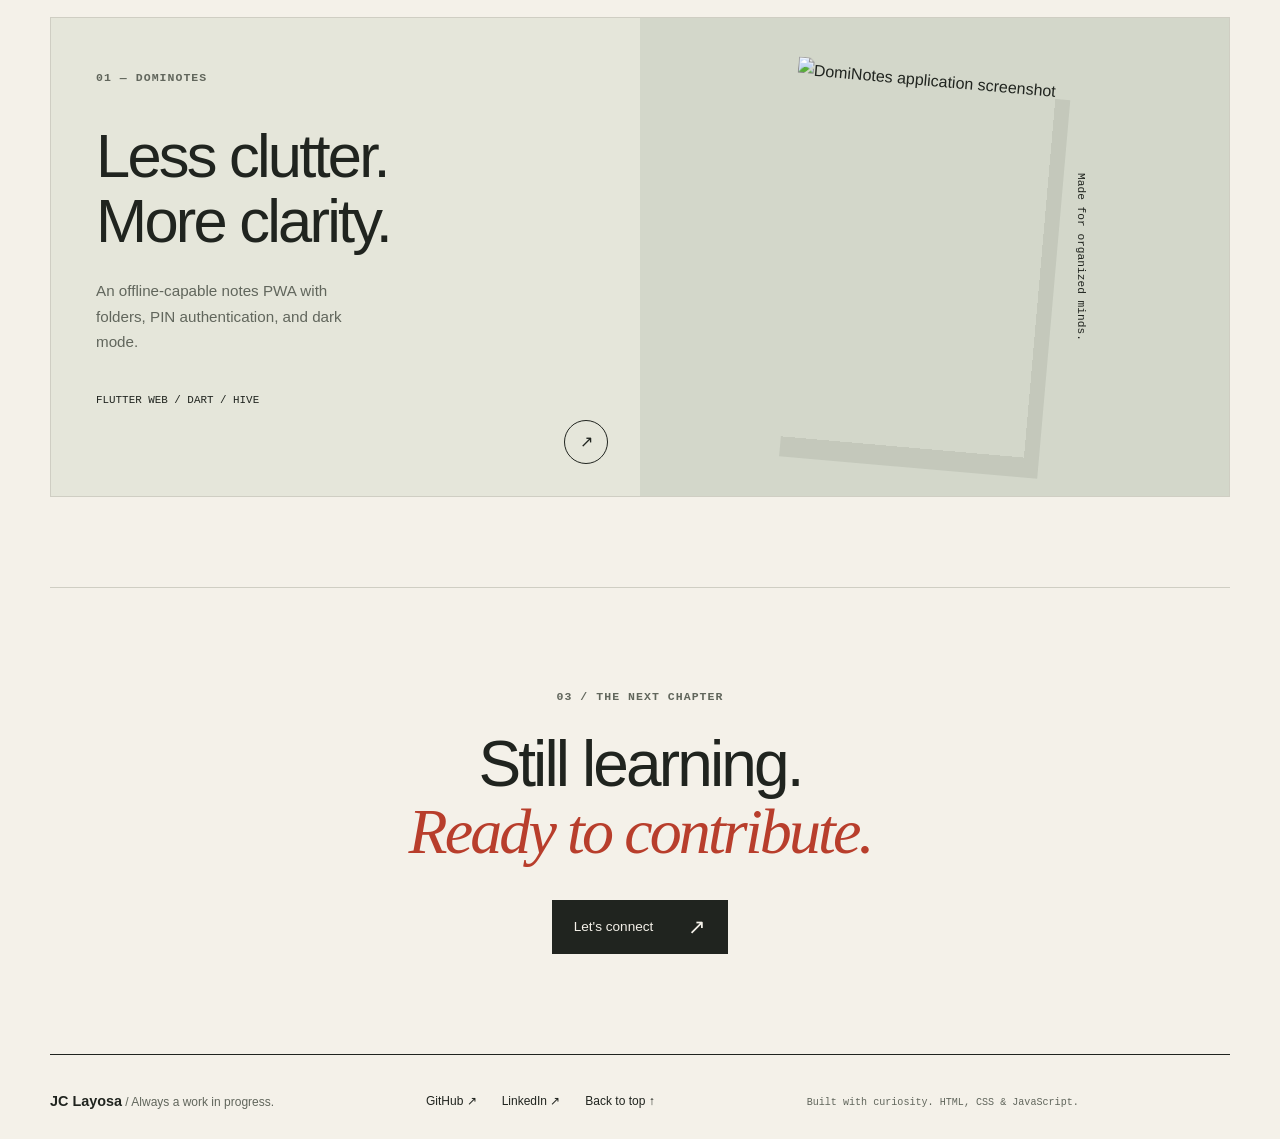
==== commit 1740668d: "updated" ====
--- a/index.html
+++ b/index.html
@@ -3,13 +3,22 @@
 <head>
   <meta charset="UTF-8">
   <meta name="viewport" content="width=device-width, initial-scale=1">
-  <meta name="description" content="John Carl Layosa — IT student and aspiring web designer and developer. Explore my projects, skills, and achievements.">
+
+  <meta
+    name="description"
+    content="John Carl Layosa — IT student and aspiring web designer and developer. Explore my projects, skills, and achievements."
+  >
+
   <meta name="theme-color" content="#f4f1e9">
+
   <title>Home | John Carl Layosa</title>
+
   <link rel="icon" href="favicon.svg" type="image/svg+xml">
   <link rel="stylesheet" href="style.css">
+
   <script src="scripts.js" defer></script>
 </head>
+
 <body>
   <a class="skip-link" href="#main">Skip to content</a>
 
@@ -19,7 +28,12 @@
       <span>JOHN CARL<br>LAYOSA</span>
     </a>
 
-    <button class="menu-toggle" aria-expanded="false" aria-controls="site-nav" hidden>
+    <button
+      class="menu-toggle"
+      aria-expanded="false"
+      aria-controls="site-nav"
+      hidden
+    >
       Menu <span aria-hidden="true">+</span>
     </button>
 
@@ -40,16 +54,24 @@
           <span class="status-dot"></span>
           IT STUDENT · ASPIRING IT PROFESSIONAL
         </p>
+
         <span class="folio">PORTFOLIO / JC—01</span>
       </div>
 
       <div class="hero-layout">
         <div class="hero-copy">
-          <p class="hello">Hello, I'm JC.</p>
+          <p class="hello">
+            Hello, I'm <span class="name-short">JC.</span>
+          </p>
+
           <h1>Curiosity.<br>Code.<br><em>Possibility.</em></h1>
 
           <p class="hero-description">
-            John Carl Layosa — an aspiring web designer and developer,
+            <strong class="name-highlight name-highlight--featured">
+              John Carl Layosa
+            </strong>
+
+            An aspiring web designer and developer,
             learning how thoughtful design and technology can make everyday
             things work better.
           </p>
@@ -58,6 +80,7 @@
             <a class="button" href="projects.html">
               Explore my work <span>↗</span>
             </a>
+
             <a class="text-link" href="about.html">
               The person behind it →
             </a>
@@ -94,9 +117,14 @@
       </div>
     </section>
 
-    <section id="field-notes" class="section split-section" data-reveal>
+    <section
+      id="field-notes"
+      class="section split-section"
+      data-reveal
+    >
       <div>
         <p class="eyebrow">01 / MY APPROACH</p>
+
         <h2>It starts with<br><em>“how does this work?”</em></h2>
       </div>
 
@@ -113,7 +141,9 @@
           interfaces and applications to databases and development tools.
         </p>
 
-        <a class="text-link" href="tech-stack.html">Open my toolkit ↗</a>
+        <a class="text-link" href="tech-stack.html">
+          Open my toolkit ↗
+        </a>
       </div>
     </section>
 
@@ -121,14 +151,19 @@
       <div class="section-heading">
         <div>
           <p class="eyebrow">02 / SELECTED WORK</p>
+
           <h2>A place for<br><em>every thought.</em></h2>
         </div>
-        <a class="text-link" href="projects.html">Project archive ↗</a>
+
+        <a class="text-link" href="projects.html">
+          Project archive ↗
+        </a>
       </div>
 
       <a class="featured-project" href="projects.html#dominotes">
         <div class="featured-notes">
           <span class="eyebrow">01 — DOMINOTES</span>
+
           <h3>Less clutter.<br>More clarity.</h3>
 
           <p>
@@ -146,6 +181,7 @@
             alt="DomiNotes application screenshot"
             loading="lazy"
           >
+
           <span>Made for organized minds.</span>
         </div>
       </a>
@@ -153,7 +189,9 @@
 
     <section class="section closing" data-reveal>
       <p class="eyebrow">03 / THE NEXT CHAPTER</p>
+
       <h2>Still learning.<br><em>Ready to contribute.</em></h2>
+
       <a class="button" href="contact.html">
         Let's connect <span>↗</span>
       </a>
@@ -166,8 +204,22 @@
     </a>
 
     <div>
-      <a href="https://github.com/john-carl-layosa" target="_blank" rel="noopener noreferrer">GitHub ↗</a>
-      <a href="https://www.linkedin.com/in/layosa-j-408340358" target="_blank" rel="noopener noreferrer">LinkedIn ↗</a>
+      <a
+        href="https://github.com/john-carl-layosa"
+        target="_blank"
+        rel="noopener noreferrer"
+      >
+        GitHub ↗
+      </a>
+
+      <a
+        href="https://www.linkedin.com/in/layosa-j-408340358"
+        target="_blank"
+        rel="noopener noreferrer"
+      >
+        LinkedIn ↗
+      </a>
+
       <a href="#main">Back to top ↑</a>
     </div>
 
@@ -177,7 +229,10 @@
   <dialog class="lightbox" aria-labelledby="preview-title">
     <div class="lightbox-top">
       <h2 id="preview-title">Image preview</h2>
-      <button class="close-preview" autofocus>Close ×</button>
+
+      <button class="close-preview" autofocus>
+        Close ×
+      </button>
     </div>
 
     <div class="preview-stage">
@@ -185,10 +240,24 @@
     </div>
 
     <div class="preview-bottom">
-      <button class="preview-prev" aria-label="Previous image">← Previous</button>
+      <button class="preview-prev" aria-label="Previous image">
+        ← Previous
+      </button>
+
       <span class="preview-count" aria-live="polite"></span>
-      <a class="preview-original" href="pic.jpg" target="_blank" rel="noopener noreferrer">Open original ↗</a>
-      <button class="preview-next" aria-label="Next image">Next →</button>
+
+      <a
+        class="preview-original"
+        href="pic.jpg"
+        target="_blank"
+        rel="noopener noreferrer"
+      >
+        Open original ↗
+      </a>
+
+      <button class="preview-next" aria-label="Next image">
+        Next →
+      </button>
     </div>
   </dialog>
 </body>
--- a/style.css
+++ b/style.css
@@ -4,7 +4,7 @@
    ========================================================= */
 
 /* DESIGN TOKENS */
-
+@import url("theme-effects.css");
 :root {
   --paper: #f4f1e9;
   --ink: #20241f;
